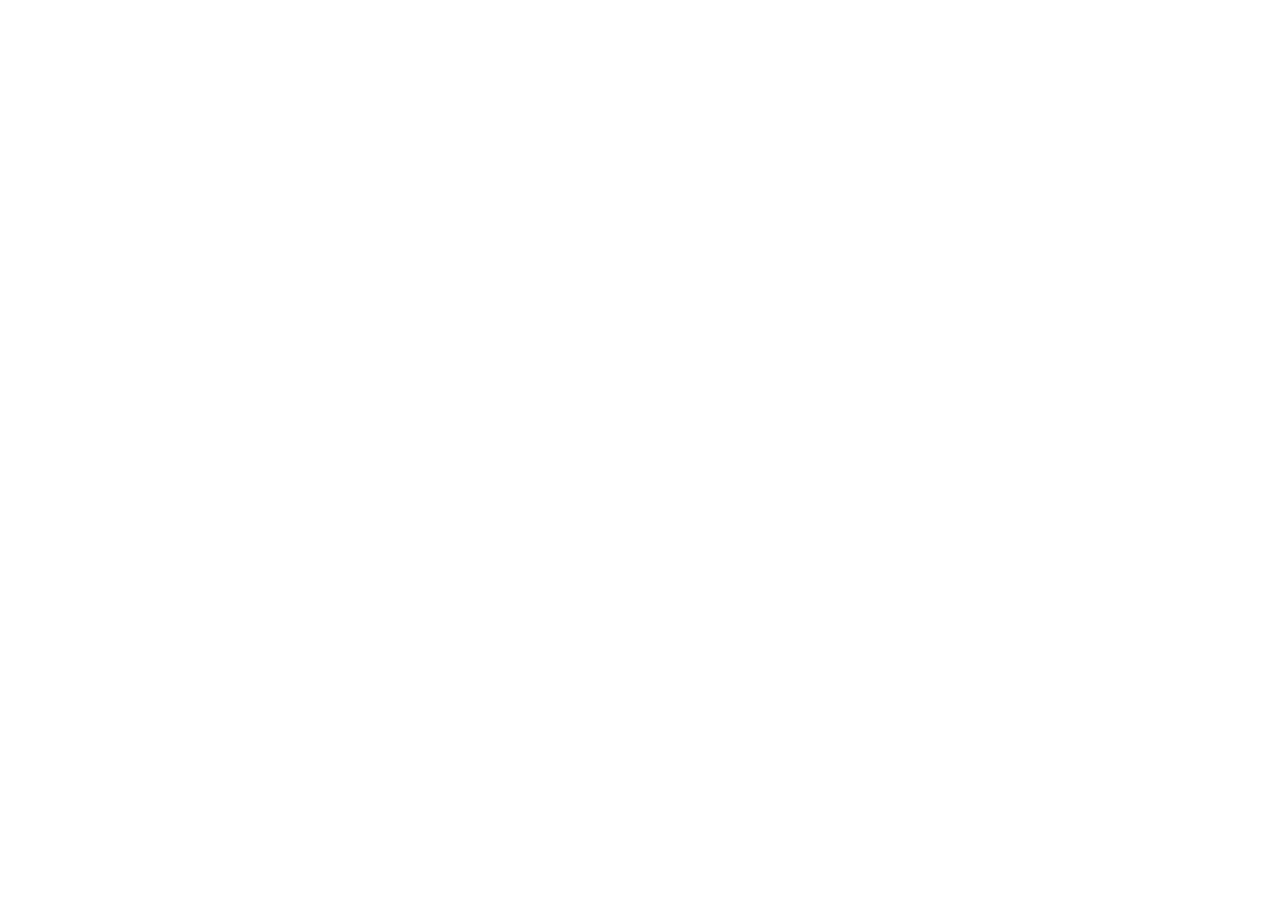
==== index.html @ 47e5b32b "setup 1" ====
<!doctype html>
<html lang="en">
  <head>
    <meta charset="UTF-8" />
    <meta name="viewport" content="width=device-width, initial-scale=1.0" />
    <meta http-equiv="X-UA-Compatible" content="IE=edge" />
    <title>Alexandre Parente — Landscape Architecture</title>
    <meta
      name="description"
      content="Architecture and research practice based in Porto, Portugal. Projects, archive, and studio information."
    />
    <meta name="author" content="Ricardo Sousa" />
    <link rel="icon" href="images/favicon.ico" type="image/x-icon" />
    <link rel="stylesheet" href="style.css" />
  </head>

  <body></body>
</html>
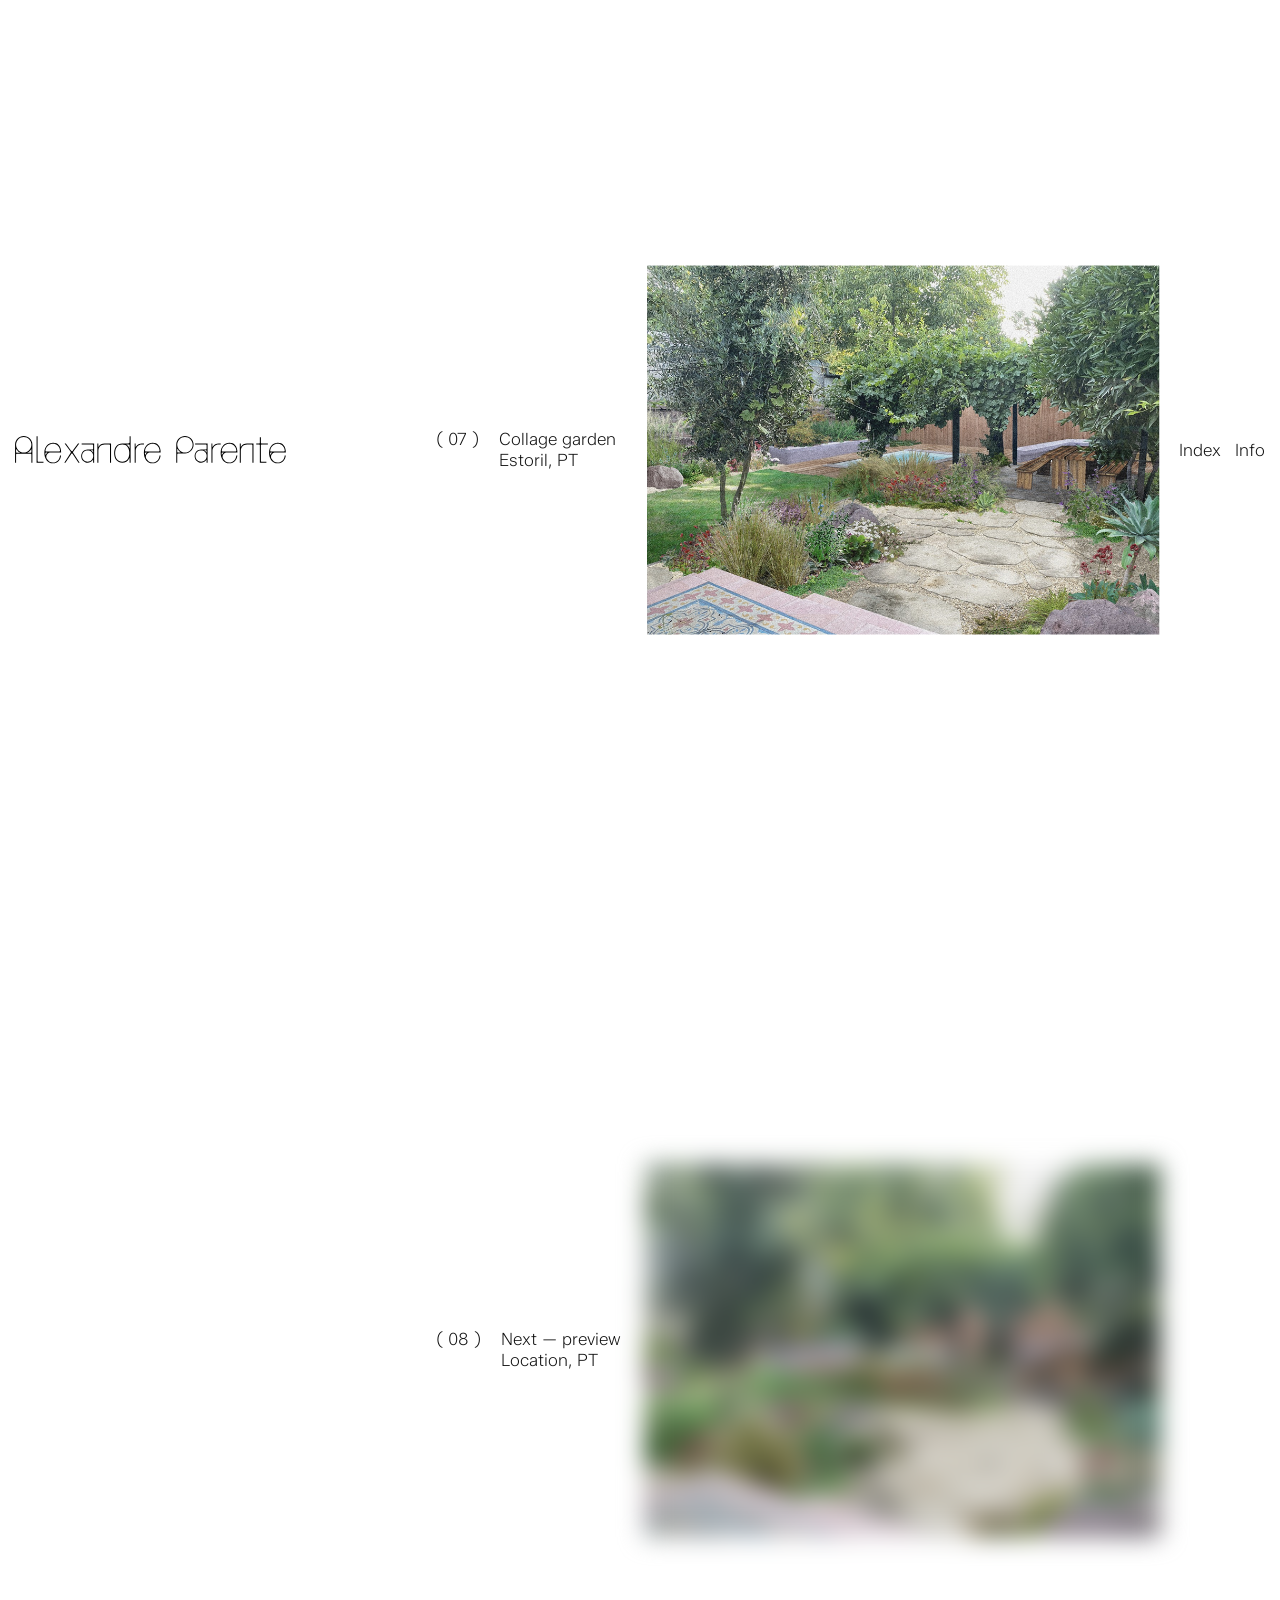
==== commit e37f01ba: "draft--1--" ====
--- a/index.html
+++ b/index.html
@@ -3,16 +3,46 @@
   <head>
     <meta charset="UTF-8" />
     <meta name="viewport" content="width=device-width, initial-scale=1.0" />
-    <meta http-equiv="X-UA-Compatible" content="IE=edge" />
-    <title>Alexandre Parente — Landscape Architecture</title>
     <meta
       name="description"
-      content="Architecture and research practice based in Porto, Portugal. Projects, archive, and studio information."
+      content="Alexandre Parente is an architect working with landscape and spatial research."
     />
-    <meta name="author" content="Ricardo Sousa" />
-    <link rel="icon" href="images/favicon.ico" type="image/x-icon" />
+    <meta name="author" content="Alexandre Parente" />
+    <meta name="theme-color" content="#ffffff" />
+    <title>Alexandre Parente — Landscape and Spatial Research</title>
     <link rel="stylesheet" href="style.css" />
+    <script src="main.js" defer></script>
   </head>
 
-  <body></body>
+  <body>
+    <header class="site-header" aria-label="Site header">
+      <a class="site-brand element-reveal" href="#project-07" aria-label="Alexandre Parente, home">
+        <img src="assets/graphics/Logo.svg" alt="Alexandre Parente" />
+      </a>
+
+      <nav class="site-navigation" aria-label="Main navigation">
+        <button class="text-link text-reveal" type="button" data-open-dialog="project-index">
+          Index
+        </button>
+        <a class="text-link text-reveal" href="info.html">
+          Info
+        </a>
+      </nav>
+    </header>
+
+    <main id="projects" class="project-index" aria-label="Selected projects">
+      <!-- Project panels are created from the project list in main.js. -->
+    </main>
+
+    <dialog class="site-dialog" id="project-index" aria-labelledby="index-title">
+      <div class="dialog-heading">
+        <h2 id="index-title">Index</h2>
+        <button class="dialog-close" type="button" aria-label="Close index" data-close-dialog>
+          Close
+        </button>
+      </div>
+      <ol class="index-list" id="index-list"></ol>
+    </dialog>
+
+  </body>
 </html>
--- a/style.css
+++ b/style.css
@@ -0,0 +1,387 @@
+@font-face {
+  font-family: "Zalando Sans";
+  src: url("assets/fonts/ZalandoSans-ExtraLight.ttf") format("truetype");
+  font-style: normal;
+  font-weight: 200;
+  font-display: swap;
+}
+
+:root {
+  color: #111;
+  background: #fff;
+  font-family: "Zalando Sans", Arial, sans-serif;
+  font-size: 14px;
+  font-synthesis: none;
+  text-rendering: optimizeLegibility;
+  -webkit-font-smoothing: antialiased;
+  -moz-osx-font-smoothing: grayscale;
+  --page-gutter: 1.15vw;
+  --grid-gap: 1.15vw;
+  --image-transition: 700ms cubic-bezier(0.22, 1, 0.36, 1);
+  --reveal-ease: cubic-bezier(0.4, 0, 0.2, 1);
+}
+
+* {
+  box-sizing: border-box;
+}
+
+html {
+  scroll-behavior: smooth;
+  scroll-snap-type: y mandatory;
+}
+
+body {
+  min-width: 760px;
+  margin: 0;
+  background: #fff;
+  font-size: 17px;
+  font-weight: 200;
+}
+
+button,
+a {
+  color: inherit;
+  font: inherit;
+}
+
+button {
+  padding: 0;
+  border: 0;
+  background: none;
+}
+
+.site-header,
+.project {
+  display: grid;
+  grid-template-columns: repeat(12, minmax(0, 1fr));
+  column-gap: var(--grid-gap);
+  padding-inline: var(--page-gutter);
+}
+
+.site-header {
+  position: fixed;
+  z-index: 5;
+  inset: 0;
+  align-items: center;
+  pointer-events: none;
+}
+
+.site-brand {
+  grid-column: 1 / span 3;
+  display: block;
+  width: min(100%, 23rem);
+  line-height: 0;
+  pointer-events: auto;
+  --reveal-blur: 16px;
+}
+
+.site-brand img {
+  display: block;
+  width: 90%;
+  height: auto;
+}
+
+.site-navigation {
+  grid-column: 12;
+  justify-self: end;
+  display: flex;
+  gap: 1rem;
+  width: max-content;
+  white-space: nowrap;
+  pointer-events: auto;
+}
+
+.site-navigation > :nth-child(1) {
+  --reveal-delay: 180ms;
+}
+
+.site-navigation > :nth-child(2) {
+  --reveal-delay: 260ms;
+}
+
+.site-close {
+  display: block;
+  grid-column: 9 / span 3;
+  justify-self: start;
+  color: inherit;
+  text-decoration: none;
+  white-space: nowrap;
+  pointer-events: auto;
+  --reveal-delay: 120ms;
+}
+
+.text-link,
+.dialog-close {
+  cursor: pointer;
+  text-decoration: none;
+}
+
+.text-link:hover,
+.dialog-close:hover,
+.index-list a:hover {
+  opacity: 0.55;
+}
+
+.project-index {
+  width: 100%;
+}
+
+.project {
+  min-height: 100vh;
+  min-height: 100svh;
+  align-items: center;
+  scroll-snap-align: start;
+  scroll-snap-stop: always;
+}
+
+.project-caption {
+  grid-column: 5 / span 2;
+  display: grid;
+  grid-template-columns: auto 1fr;
+  align-items: start;
+  gap: 1.4rem;
+  margin: 0;
+  font-size: 17px;
+  line-height: 1.25;
+}
+
+.project-number {
+  white-space: nowrap;
+}
+
+.project-title,
+.project-location {
+  display: block;
+}
+
+.project-title {
+  margin: 0;
+  font: inherit;
+}
+
+.project-visual {
+  grid-column: 7 / span 5;
+  position: relative;
+  width: 100%;
+  aspect-ratio: 974 / 705;
+  margin: 0;
+}
+
+.project-slide {
+  position: absolute;
+  inset: 0;
+  width: 100%;
+  margin: 0;
+  opacity: 0;
+  filter: blur(12px);
+  transform: scale(1.01);
+  pointer-events: none;
+  transition:
+    opacity var(--image-transition),
+    filter var(--image-transition),
+    transform var(--image-transition);
+}
+
+.project-slide.is-active {
+  position: relative;
+  opacity: 1;
+  pointer-events: auto;
+}
+
+.project.is-current .project-slide.is-active {
+  filter: blur(0);
+  transform: scale(1);
+}
+
+.project-slide img {
+  display: block;
+  width: 100%;
+  height: 100%;
+  object-fit: cover;
+}
+
+.slider-controls {
+  position: absolute;
+  right: 0;
+  bottom: -2rem;
+  display: flex;
+  gap: 1rem;
+}
+
+.slider-controls[hidden] {
+  display: none;
+}
+
+.slider-control {
+  cursor: pointer;
+}
+
+.slider-control:disabled {
+  cursor: default;
+  opacity: 0.35;
+}
+
+.site-dialog {
+  position: fixed;
+  inset: 50% auto auto 50%;
+  width: min(42rem, calc(100vw - 3rem));
+  max-width: none;
+  max-height: min(75vh, 48rem);
+  padding: 2rem;
+  border: 1px solid #111;
+  color: #111;
+  background: #fff;
+  transform: translate(-50%, -50%);
+}
+
+.site-dialog::backdrop {
+  background: rgb(255 255 255 / 75%);
+}
+
+.dialog-heading {
+  display: flex;
+  align-items: baseline;
+  justify-content: space-between;
+  gap: 2rem;
+  margin-bottom: 2rem;
+}
+
+.dialog-heading h2 {
+  margin: 0;
+  font-size: inherit;
+  font-weight: 200;
+}
+
+.index-list {
+  display: grid;
+  gap: 0.8rem;
+  margin: 0;
+  padding: 0;
+  list-style: none;
+}
+
+.index-list a {
+  display: grid;
+  grid-template-columns: 4rem 1fr auto;
+  gap: 1rem;
+  color: inherit;
+  text-decoration: none;
+}
+
+.information-copy {
+  max-width: 28rem;
+  margin: 0;
+  line-height: 1.5;
+}
+
+.information-page .site-header {
+  align-items: start;
+  padding-top: 1.5rem;
+}
+
+.information-layout {
+  display: grid;
+  grid-template-columns: repeat(12, minmax(0, 1fr));
+  column-gap: var(--grid-gap);
+  min-height: 100vh;
+  min-height: 100svh;
+  padding: 7.5rem var(--page-gutter) 3rem;
+}
+
+.information-page .information-copy {
+  grid-column: 1 / span 7;
+  max-width: none;
+  margin: 0;
+  font-size: clamp(1.65rem, 1.85vw, 2.15rem);
+  letter-spacing: -0.03em;
+  line-height: 1.16;
+}
+
+.information-page .information-copy p {
+  margin: 0 0 2.5rem;
+}
+
+.information-page .information-copy p:nth-child(1) {
+  --reveal-delay: 240ms;
+}
+
+.information-page .information-copy p:nth-child(2) {
+  --reveal-delay: 360ms;
+}
+
+.information-details {
+  grid-column: 9 / span 3;
+  display: flex;
+  flex-direction: column;
+  align-items: start;
+  gap: 2.5rem;
+  font-size: 17px;
+  line-height: 1.25;
+}
+
+.information-group:nth-child(1) {
+  --reveal-delay: 440ms;
+}
+
+.information-group:nth-child(2) {
+  --reveal-delay: 540ms;
+}
+
+.information-group h2,
+.information-group p {
+  margin: 0;
+  font: inherit;
+}
+
+.information-group h2 {
+  margin-bottom: 1rem;
+}
+
+.text-reveal {
+  animation: text-reveal 1100ms var(--reveal-ease) both;
+  animation-delay: var(--reveal-delay, 0ms);
+}
+
+.element-reveal {
+  animation: element-reveal 1200ms var(--reveal-ease) both;
+  animation-delay: var(--reveal-delay, 0ms);
+}
+
+@keyframes text-reveal {
+  from {
+    opacity: 0;
+  }
+
+  to {
+    opacity: 1;
+  }
+}
+
+@keyframes element-reveal {
+  from {
+    filter: blur(var(--reveal-blur, 8px));
+    opacity: 0;
+  }
+
+  to {
+    filter: blur(0);
+    opacity: 1;
+  }
+}
+
+@media (prefers-reduced-motion: reduce) {
+  html {
+    scroll-behavior: auto;
+  }
+
+  .text-reveal,
+  .element-reveal {
+    animation: none;
+  }
+
+  .project-slide {
+    transition: none;
+    filter: none;
+    transform: none;
+  }
+}
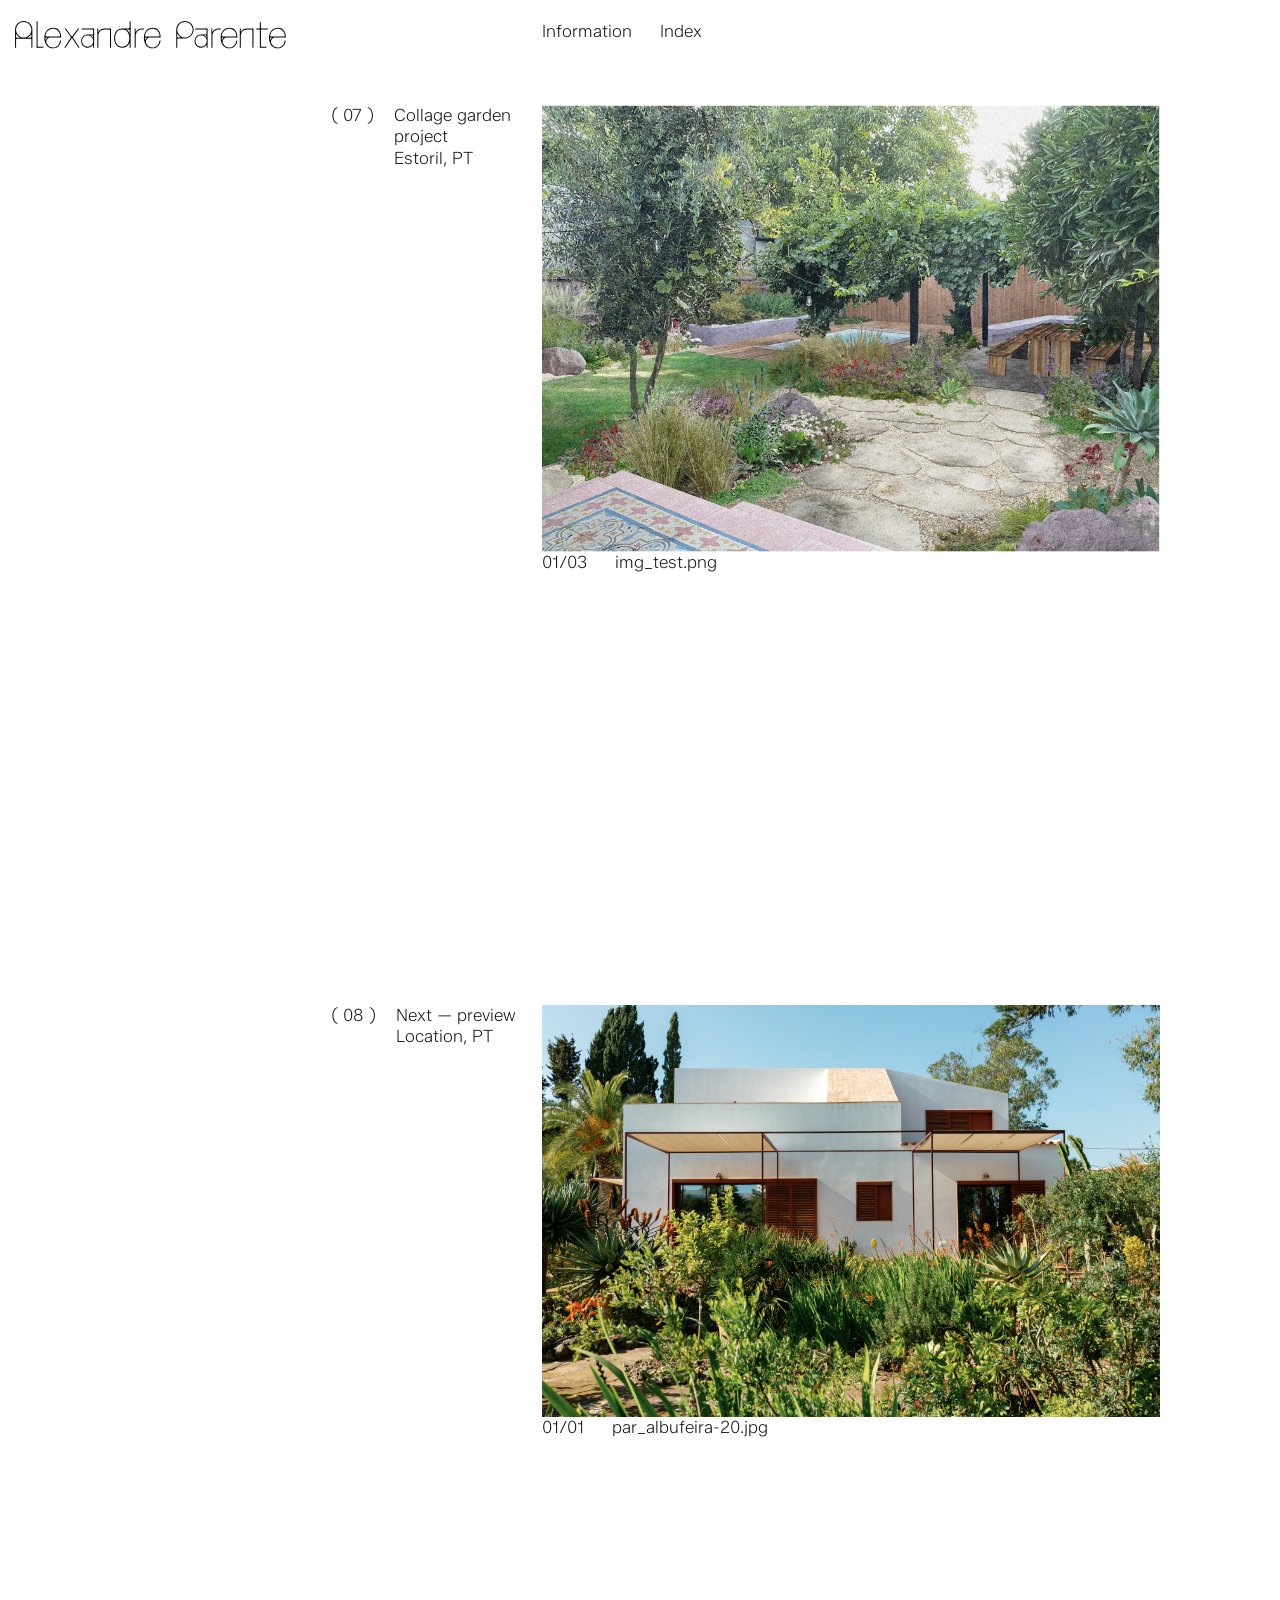
==== commit b2a64bda: "v2" ====
--- a/index.html
+++ b/index.html
@@ -16,17 +16,15 @@
 
   <body>
     <header class="site-header" aria-label="Site header">
-      <a class="site-brand element-reveal" href="#project-07" aria-label="Alexandre Parente, home">
+      <a class="site-brand element-reveal" href="info.html" aria-label="Alexandre Parente, information">
         <img src="assets/graphics/Logo.svg" alt="Alexandre Parente" />
       </a>
 
       <nav class="site-navigation" aria-label="Main navigation">
+        <a class="text-link text-reveal" href="info.html">Information</a>
         <button class="text-link text-reveal" type="button" data-open-dialog="project-index">
           Index
         </button>
-        <a class="text-link text-reveal" href="info.html">
-          Info
-        </a>
       </nav>
     </header>
 
--- a/style.css
+++ b/style.css
@@ -17,7 +17,6 @@
   -moz-osx-font-smoothing: grayscale;
   --page-gutter: 1.15vw;
   --grid-gap: 1.15vw;
-  --image-transition: 700ms cubic-bezier(0.22, 1, 0.36, 1);
   --reveal-ease: cubic-bezier(0.4, 0, 0.2, 1);
 }
 
@@ -62,7 +61,8 @@
   position: fixed;
   z-index: 5;
   inset: 0;
-  align-items: center;
+  align-items: start;
+  padding-top: 1.5rem;
   pointer-events: none;
 }
 
@@ -82,10 +82,10 @@
 }
 
 .site-navigation {
-  grid-column: 12;
-  justify-self: end;
+  grid-column: 6 / span 2;
+  justify-self: start;
   display: flex;
-  gap: 1rem;
+  gap: 2rem;
   width: max-content;
   white-space: nowrap;
   pointer-events: auto;
@@ -97,17 +97,6 @@
 
 .site-navigation > :nth-child(2) {
   --reveal-delay: 260ms;
-}
-
-.site-close {
-  display: block;
-  grid-column: 9 / span 3;
-  justify-self: start;
-  color: inherit;
-  text-decoration: none;
-  white-space: nowrap;
-  pointer-events: auto;
-  --reveal-delay: 120ms;
 }
 
 .text-link,
@@ -129,13 +118,16 @@
 .project {
   min-height: 100vh;
   min-height: 100svh;
-  align-items: center;
+  align-items: start;
+  align-content: start;
+  row-gap: 0;
+  padding-top: 7.5rem;
   scroll-snap-align: start;
   scroll-snap-stop: always;
 }
 
 .project-caption {
-  grid-column: 5 / span 2;
+  grid-column: 4 / span 2;
   display: grid;
   grid-template-columns: auto 1fr;
   align-items: start;
@@ -160,65 +152,78 @@
 }
 
 .project-visual {
-  grid-column: 7 / span 5;
+  grid-column: 6 / span 6;
   position: relative;
   width: 100%;
-  aspect-ratio: 974 / 705;
   margin: 0;
 }
 
 .project-slide {
+  display: none;
+  position: relative;
+  width: 100%;
+  margin: 0;
+}
+
+.project-slide.is-active {
+  display: block;
+}
+
+.project-slide img {
+  display: block;
+  width: auto;
+  height: auto;
+  max-width: 100%;
+  max-height: 72svh;
+  object-fit: contain;
+}
+
+.slider-zone {
   position: absolute;
-  inset: 0;
-  width: 100%;
-  margin: 0;
-  opacity: 0;
-  filter: blur(12px);
-  transform: scale(1.01);
-  pointer-events: none;
-  transition:
-    opacity var(--image-transition),
-    filter var(--image-transition),
-    transform var(--image-transition);
-}
-
-.project-slide.is-active {
-  position: relative;
-  opacity: 1;
-  pointer-events: auto;
-}
-
-.project.is-current .project-slide.is-active {
-  filter: blur(0);
-  transform: scale(1);
-}
-
-.project-slide img {
-  display: block;
-  width: 100%;
-  height: 100%;
-  object-fit: cover;
-}
-
-.slider-controls {
+  z-index: 3;
+  top: 0;
+  bottom: 0;
+  width: 50%;
+  cursor: pointer;
+}
+
+.slider-zone--previous {
+  left: 0;
+  cursor: w-resize;
+}
+
+.slider-zone--next {
+  right: 0;
+  cursor: e-resize;
+}
+
+.project-footer {
+  grid-column: 6 / span 2;
+  justify-self: start;
+  display: flex;
+  gap: 2rem;
+  align-items: baseline;
+  width: max-content;
+  font-size: 17px;
+  line-height: 1.2;
+  margin-top: 0;
+  white-space: nowrap;
+}
+
+.image-credit,
+.slide-counter {
+  display: block;
+}
+
+.visually-hidden {
   position: absolute;
-  right: 0;
-  bottom: -2rem;
-  display: flex;
-  gap: 1rem;
-}
-
-.slider-controls[hidden] {
-  display: none;
-}
-
-.slider-control {
-  cursor: pointer;
-}
-
-.slider-control:disabled {
-  cursor: default;
-  opacity: 0.35;
+  width: 1px;
+  height: 1px;
+  padding: 0;
+  overflow: hidden;
+  clip: rect(0, 0, 0, 0);
+  white-space: nowrap;
+  clip-path: inset(50%);
 }
 
 .site-dialog {
@@ -276,20 +281,21 @@
 
 .information-page .site-header {
   align-items: start;
-  padding-top: 1.5rem;
 }
 
 .information-layout {
   display: grid;
   grid-template-columns: repeat(12, minmax(0, 1fr));
   column-gap: var(--grid-gap);
+  align-items: start;
   min-height: 100vh;
   min-height: 100svh;
   padding: 7.5rem var(--page-gutter) 3rem;
 }
 
 .information-page .information-copy {
-  grid-column: 1 / span 7;
+  grid-column: 6 / span 7;
+  align-self: start;
   max-width: none;
   margin: 0;
   font-size: clamp(1.65rem, 1.85vw, 2.15rem);
@@ -310,7 +316,9 @@
 }
 
 .information-details {
-  grid-column: 9 / span 3;
+  grid-column: 1 / span 3;
+  grid-row: 1;
+  align-self: start;
   display: flex;
   flex-direction: column;
   align-items: start;
@@ -364,7 +372,7 @@
   }
 
   to {
-    filter: blur(0);
+    filter: none;
     opacity: 1;
   }
 }
@@ -379,9 +387,4 @@
     animation: none;
   }
 
-  .project-slide {
-    transition: none;
-    filter: none;
-    transform: none;
-  }
-}
+}
